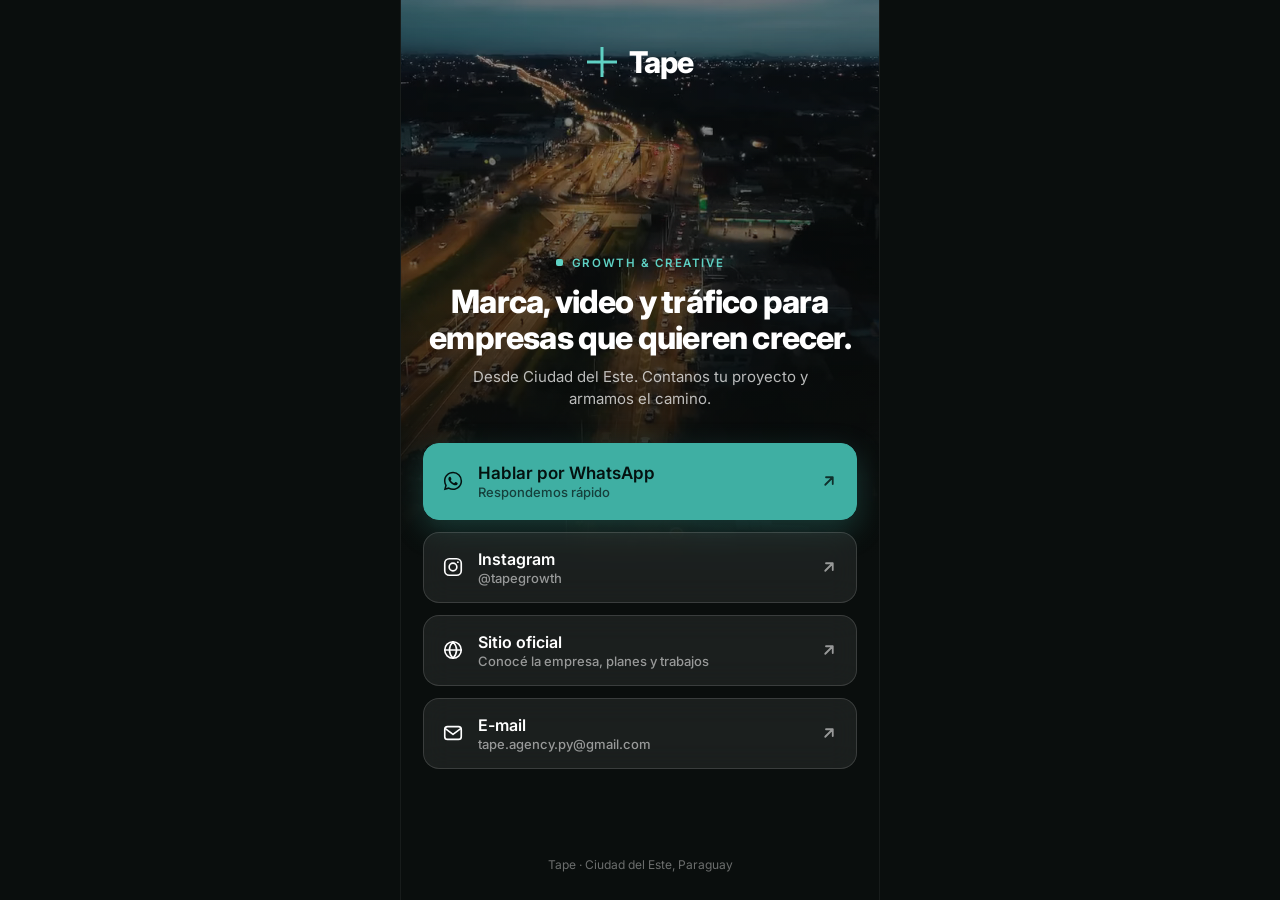
==== bio/index.html @ 0029dad6 "Pagina de bio para perfil e anuncios Co-Authored-By: Claude Sonnet 5.5 <noreply@anthropic.com> Claud" ====
<!DOCTYPE html>
<html lang="es-PY">
<head>
<meta charset="utf-8">
<meta name="viewport" content="width=device-width, initial-scale=1, viewport-fit=cover">
<title>Tape | Growth & Creative</title>
<meta name="description" content="Tape: branding, video y tráfico pago en Ciudad del Este. Hablá con nosotros por WhatsApp.">
<meta property="og:title" content="Tape | Growth & Creative">
<meta property="og:description" content="Branding, video y tráfico pago en Ciudad del Este.">
<meta property="og:image" content="https://tapegrowth.agency/media/drone.jpg">
<meta name="theme-color" content="#0a0e0d">
<link rel="preconnect" href="https://fonts.googleapis.com">
<link href="https://fonts.googleapis.com/css2?family=Inter:wght@400;500;600;700;800&display=swap" rel="stylesheet">
<style>
  :root{--ink:#0a0e0d;--teal:#3FAFA3;--teal-b:#5FD1C4;}
  *{box-sizing:border-box;margin:0;padding:0}
  html{-webkit-text-size-adjust:100%}
  body{font-family:'Inter',system-ui,sans-serif;background:var(--ink);color:#fff;min-height:100vh;min-height:100dvh;-webkit-font-smoothing:antialiased}
  .wrap{position:relative;max-width:480px;margin:0 auto;min-height:100vh;min-height:100dvh;display:flex;flex-direction:column;overflow:hidden}
  .cover{position:absolute;inset:0 0 auto 0;height:62vh;min-height:380px;z-index:0;background:#0a0e0d url(../media/drone.jpg) center/cover}
  .cover video{position:absolute;inset:0;width:100%;height:100%;object-fit:cover;opacity:.85}
  .cover:after{content:"";position:absolute;inset:0;background:linear-gradient(180deg,rgba(10,14,13,.35) 0%,rgba(10,14,13,.55) 45%,var(--ink) 100%)}
  .content{position:relative;z-index:1;flex:1;display:flex;flex-direction:column;padding:calc(env(safe-area-inset-top) + 44px) 22px calc(env(safe-area-inset-bottom) + 28px)}
  .logo{display:flex;align-items:center;justify-content:center;gap:12px}
  .mark{position:relative;width:30px;height:30px}
  .mark:before,.mark:after{content:"";position:absolute;background:var(--teal-b)}
  .mark:before{left:50%;top:0;width:3px;height:100%;transform:translateX(-50%)}
  .mark:after{top:50%;left:0;height:3px;width:100%;transform:translateY(-50%)}
  .logo b{font-size:30px;font-weight:800;letter-spacing:-.03em}
  .hero{margin:min(24vh,170px) 0 26px;text-align:center}
  .tag{font-size:11.5px;font-weight:600;letter-spacing:.14em;text-transform:uppercase;color:var(--teal-b);display:inline-flex;align-items:center;gap:9px}
  .tag i{width:7px;height:7px;border-radius:2px;background:var(--teal-b)}
  h1{font-size:clamp(26px,7.6vw,32px);line-height:1.12;font-weight:800;letter-spacing:-.025em;margin:14px 0 10px}
  .sub{font-size:15px;line-height:1.5;color:rgba(255,255,255,.72);max-width:340px;margin:0 auto}
  .links{display:flex;flex-direction:column;gap:12px;margin-top:6px}
  .lk{display:flex;align-items:center;gap:14px;padding:16px 18px;border-radius:16px;text-decoration:none;color:#fff;font-weight:600;font-size:16px;background:rgba(255,255,255,.07);border:1px solid rgba(255,255,255,.14);-webkit-backdrop-filter:blur(14px);backdrop-filter:blur(14px);transition:transform .15s ease,background .2s ease}
  .lk:active{transform:scale(.985)}
  .lk svg{flex:0 0 22px;width:22px;height:22px}
  .lk span{flex:1}
  .lk em{font-style:normal;font-size:13px;font-weight:500;color:rgba(255,255,255,.55);display:block;margin-top:1px}
  .lk .go{flex:0 0 18px;width:18px;height:18px;opacity:.55}
  .lk.main{background:var(--teal);border-color:var(--teal);color:#04110f;padding:19px 18px;font-size:17px;box-shadow:0 10px 30px rgba(63,175,163,.28)}
  .lk.main em{color:rgba(4,17,15,.7)}
  .lk.main .go{opacity:.8}
  .foot{margin-top:auto;padding-top:30px;text-align:center;font-size:12px;color:rgba(255,255,255,.4)}
  .rise{opacity:0;transform:translateY(14px);animation:rise .6s cubic-bezier(.2,.7,.2,1) forwards}
  @keyframes rise{to{opacity:1;transform:none}}
  @media (hover:hover){.lk:hover{background:rgba(255,255,255,.12)}.lk.main:hover{background:var(--teal-b)}}
  @media (prefers-reduced-motion:reduce){.rise{animation:none;opacity:1;transform:none}}
  @media (min-width:520px){.wrap{border-left:1px solid rgba(255,255,255,.06);border-right:1px solid rgba(255,255,255,.06)}}
</style>
</head>
<body>
<div class="wrap">
  <div class="cover"><video autoplay muted loop playsinline preload="auto" poster="../media/drone.jpg"><source src="../media/drone.mp4" type="video/mp4"><source src="../media/drone.webm" type="video/webm"></video></div>
  <div class="content">
    <div class="logo rise"><span class="mark"></span><b>Tape</b></div>
    <div class="hero rise" style="animation-delay:.08s">
      <span class="tag"><i></i>Growth &amp; Creative</span>
      <h1>Marca, video y tráfico para empresas que quieren crecer.</h1>
      <p class="sub">Desde Ciudad del Este. Contanos tu proyecto y armamos el camino.</p>
    </div>
    <nav class="links">
      <a class="lk main rise" style="animation-delay:.16s" href="https://wa.me/595992149352?text=Hola%2C%20vi%20Tape%20y%20quiero%20saber%20m%C3%A1s." target="_blank" rel="noopener">
        <svg viewBox="0 0 24 24" fill="currentColor"><path d="M12.04 2C6.58 2 2.13 6.45 2.13 11.91c0 1.75.46 3.45 1.32 4.95L2.05 22l5.25-1.38a9.9 9.9 0 0 0 4.74 1.21h.01c5.46 0 9.91-4.45 9.91-9.91A9.84 9.84 0 0 0 12.04 2Zm0 18.15h-.01a8.2 8.2 0 0 1-4.18-1.15l-.3-.18-3.12.82.83-3.04-.2-.31a8.2 8.2 0 0 1-1.26-4.38c0-4.54 3.7-8.24 8.25-8.24a8.2 8.2 0 0 1 8.23 8.25c0 4.54-3.7 8.23-8.24 8.23Zm4.52-6.16c-.25-.12-1.47-.72-1.69-.8-.23-.09-.39-.12-.56.12-.16.25-.64.8-.78.97-.14.16-.29.19-.54.06-.25-.12-1.05-.39-2-1.23-.74-.66-1.23-1.47-1.38-1.72-.14-.25-.02-.38.11-.5.11-.11.25-.29.37-.43.12-.15.16-.25.25-.41.08-.17.04-.31-.02-.43-.06-.12-.56-1.34-.76-1.84-.2-.48-.4-.42-.56-.43h-.48c-.17 0-.43.06-.66.31-.22.25-.86.85-.86 2.07 0 1.22.89 2.4 1.01 2.56.12.17 1.75 2.67 4.23 3.74.59.26 1.05.41 1.41.52.59.19 1.13.16 1.56.1.48-.07 1.47-.6 1.67-1.18.21-.58.21-1.07.14-1.18-.06-.1-.22-.16-.47-.28Z"/></svg>
        <span>Hablar por WhatsApp<em>Respondemos rápido</em></span>
        <svg class="go" viewBox="0 0 24 24" fill="none" stroke="currentColor" stroke-width="2.4" stroke-linecap="round" stroke-linejoin="round"><path d="M7 17 17 7M8 7h9v9"/></svg>
      </a>
      <a class="lk rise" style="animation-delay:.22s" href="https://instagram.com/tapegrowth" target="_blank" rel="noopener">
        <svg viewBox="0 0 24 24" fill="none" stroke="currentColor" stroke-width="1.8" stroke-linecap="round" stroke-linejoin="round"><rect x="3" y="3" width="18" height="18" rx="5"/><circle cx="12" cy="12" r="4.2"/><circle cx="17.3" cy="6.7" r="1" fill="currentColor" stroke="none"/></svg>
        <span>Instagram<em>@tapegrowth</em></span>
        <svg class="go" viewBox="0 0 24 24" fill="none" stroke="currentColor" stroke-width="2.4" stroke-linecap="round" stroke-linejoin="round"><path d="M7 17 17 7M8 7h9v9"/></svg>
      </a>
      <a class="lk rise" style="animation-delay:.28s" href="https://tapegrowth.agency" target="_blank" rel="noopener">
        <svg viewBox="0 0 24 24" fill="none" stroke="currentColor" stroke-width="1.8" stroke-linecap="round" stroke-linejoin="round"><circle cx="12" cy="12" r="9"/><path d="M3 12h18M12 3c2.6 2.7 3.9 5.7 3.9 9s-1.3 6.3-3.9 9c-2.6-2.7-3.9-5.7-3.9-9S9.4 5.7 12 3Z"/></svg>
        <span>Sitio oficial<em>Conocé la empresa, planes y trabajos</em></span>
        <svg class="go" viewBox="0 0 24 24" fill="none" stroke="currentColor" stroke-width="2.4" stroke-linecap="round" stroke-linejoin="round"><path d="M7 17 17 7M8 7h9v9"/></svg>
      </a>
      <a class="lk rise" style="animation-delay:.34s" href="mailto:tape.agency.py@gmail.com">
        <svg viewBox="0 0 24 24" fill="none" stroke="currentColor" stroke-width="1.8" stroke-linecap="round" stroke-linejoin="round"><rect x="3" y="5" width="18" height="14" rx="3"/><path d="m4 7.5 8 6 8-6"/></svg>
        <span>E-mail<em>tape.agency.py@gmail.com</em></span>
        <svg class="go" viewBox="0 0 24 24" fill="none" stroke="currentColor" stroke-width="2.4" stroke-linecap="round" stroke-linejoin="round"><path d="M7 17 17 7M8 7h9v9"/></svg>
      </a>
    </nav>
    <div class="foot rise" style="animation-delay:.4s">Tape · Ciudad del Este, Paraguay</div>
  </div>
</div>
</body>
</html>
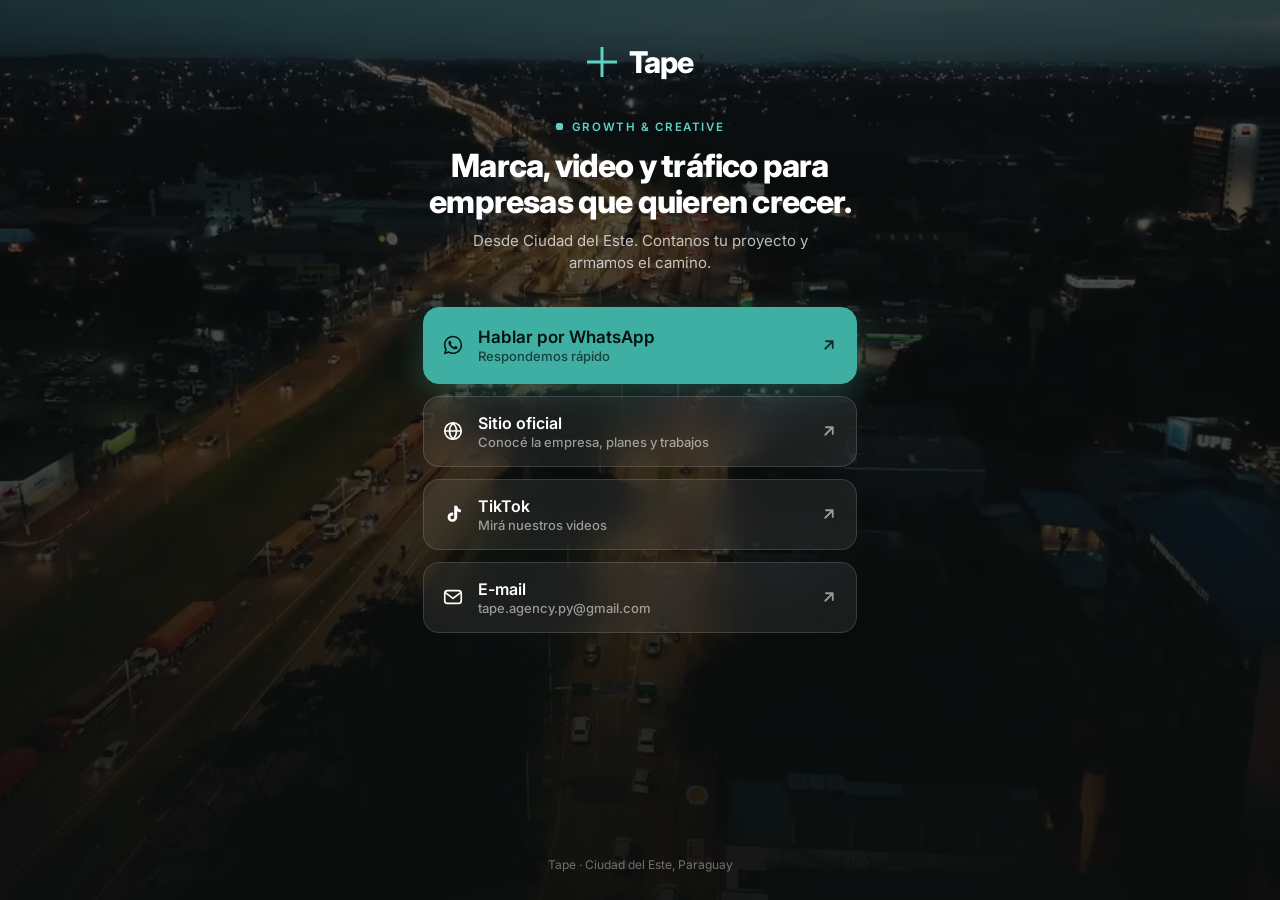
==== commit 07b41773: "Bio: sem Instagram, TikTok, fundo estatico, conteudo no topo Co-Authored-By: Claude Sonnet 5.5 <nore" ====
--- a/bio/index.html
+++ b/bio/index.html
@@ -16,10 +16,11 @@
   *{box-sizing:border-box;margin:0;padding:0}
   html{-webkit-text-size-adjust:100%}
   body{font-family:'Inter',system-ui,sans-serif;background:var(--ink);color:#fff;min-height:100vh;min-height:100dvh;-webkit-font-smoothing:antialiased}
-  .wrap{position:relative;max-width:480px;margin:0 auto;min-height:100vh;min-height:100dvh;display:flex;flex-direction:column;overflow:hidden}
-  .cover{position:absolute;inset:0 0 auto 0;height:62vh;min-height:380px;z-index:0;background:#0a0e0d url(../media/drone.jpg) center/cover}
-  .cover video{position:absolute;inset:0;width:100%;height:100%;object-fit:cover;opacity:.85}
-  .cover:after{content:"";position:absolute;inset:0;background:linear-gradient(180deg,rgba(10,14,13,.35) 0%,rgba(10,14,13,.55) 45%,var(--ink) 100%)}
+  .wrap{position:relative;max-width:480px;margin:0 auto;min-height:100vh;min-height:100dvh;display:flex;flex-direction:column}
+  .cover{position:fixed;inset:0;z-index:0;overflow:hidden;background:#0a0e0d}
+  .cover i{position:absolute;inset:-4%;background:url(../media/drone.jpg) center/cover;animation:pan 26s ease-in-out infinite alternate;opacity:.8}
+  .cover:after{content:"";position:absolute;inset:0;background:linear-gradient(180deg,rgba(10,14,13,.55) 0%,rgba(10,14,13,.7) 50%,rgba(10,14,13,.92) 100%)}
+  @keyframes pan{from{transform:scale(1) translateY(0)}to{transform:scale(1.08) translateY(-1.5%)}}
   .content{position:relative;z-index:1;flex:1;display:flex;flex-direction:column;padding:calc(env(safe-area-inset-top) + 44px) 22px calc(env(safe-area-inset-bottom) + 28px)}
   .logo{display:flex;align-items:center;justify-content:center;gap:12px}
   .mark{position:relative;width:30px;height:30px}
@@ -27,7 +28,7 @@
   .mark:before{left:50%;top:0;width:3px;height:100%;transform:translateX(-50%)}
   .mark:after{top:50%;left:0;height:3px;width:100%;transform:translateY(-50%)}
   .logo b{font-size:30px;font-weight:800;letter-spacing:-.03em}
-  .hero{margin:min(24vh,170px) 0 26px;text-align:center}
+  .hero{margin:34px 0 26px;text-align:center}
   .tag{font-size:11.5px;font-weight:600;letter-spacing:.14em;text-transform:uppercase;color:var(--teal-b);display:inline-flex;align-items:center;gap:9px}
   .tag i{width:7px;height:7px;border-radius:2px;background:var(--teal-b)}
   h1{font-size:clamp(26px,7.6vw,32px);line-height:1.12;font-weight:800;letter-spacing:-.025em;margin:14px 0 10px}
@@ -46,13 +47,13 @@
   .rise{opacity:0;transform:translateY(14px);animation:rise .6s cubic-bezier(.2,.7,.2,1) forwards}
   @keyframes rise{to{opacity:1;transform:none}}
   @media (hover:hover){.lk:hover{background:rgba(255,255,255,.12)}.lk.main:hover{background:var(--teal-b)}}
-  @media (prefers-reduced-motion:reduce){.rise{animation:none;opacity:1;transform:none}}
+  @media (prefers-reduced-motion:reduce){.rise{animation:none;opacity:1;transform:none}.cover i{animation:none}}
   @media (min-width:520px){.wrap{border-left:1px solid rgba(255,255,255,.06);border-right:1px solid rgba(255,255,255,.06)}}
 </style>
 </head>
 <body>
 <div class="wrap">
-  <div class="cover"><video autoplay muted loop playsinline preload="auto" poster="../media/drone.jpg"><source src="../media/drone.mp4" type="video/mp4"><source src="../media/drone.webm" type="video/webm"></video></div>
+  <div class="cover"><i></i></div>
   <div class="content">
     <div class="logo rise"><span class="mark"></span><b>Tape</b></div>
     <div class="hero rise" style="animation-delay:.08s">
@@ -66,14 +67,14 @@
         <span>Hablar por WhatsApp<em>Respondemos rápido</em></span>
         <svg class="go" viewBox="0 0 24 24" fill="none" stroke="currentColor" stroke-width="2.4" stroke-linecap="round" stroke-linejoin="round"><path d="M7 17 17 7M8 7h9v9"/></svg>
       </a>
-      <a class="lk rise" style="animation-delay:.22s" href="https://instagram.com/tapegrowth" target="_blank" rel="noopener">
-        <svg viewBox="0 0 24 24" fill="none" stroke="currentColor" stroke-width="1.8" stroke-linecap="round" stroke-linejoin="round"><rect x="3" y="3" width="18" height="18" rx="5"/><circle cx="12" cy="12" r="4.2"/><circle cx="17.3" cy="6.7" r="1" fill="currentColor" stroke="none"/></svg>
-        <span>Instagram<em>@tapegrowth</em></span>
-        <svg class="go" viewBox="0 0 24 24" fill="none" stroke="currentColor" stroke-width="2.4" stroke-linecap="round" stroke-linejoin="round"><path d="M7 17 17 7M8 7h9v9"/></svg>
-      </a>
       <a class="lk rise" style="animation-delay:.28s" href="https://tapegrowth.agency" target="_blank" rel="noopener">
         <svg viewBox="0 0 24 24" fill="none" stroke="currentColor" stroke-width="1.8" stroke-linecap="round" stroke-linejoin="round"><circle cx="12" cy="12" r="9"/><path d="M3 12h18M12 3c2.6 2.7 3.9 5.7 3.9 9s-1.3 6.3-3.9 9c-2.6-2.7-3.9-5.7-3.9-9S9.4 5.7 12 3Z"/></svg>
         <span>Sitio oficial<em>Conocé la empresa, planes y trabajos</em></span>
+        <svg class="go" viewBox="0 0 24 24" fill="none" stroke="currentColor" stroke-width="2.4" stroke-linecap="round" stroke-linejoin="round"><path d="M7 17 17 7M8 7h9v9"/></svg>
+      </a>
+      <a class="lk rise" style="animation-delay:.28s" href="https://www.tiktok.com/@tapegrowth" target="_blank" rel="noopener">
+        <svg viewBox="0 0 24 24" fill="currentColor"><path d="M16.6 3c.3 2.4 1.7 3.9 4 4.1v3.1c-1.4.1-2.7-.3-4-1.1v5.9c0 3.8-3.1 6-6.1 5.5-2.6-.4-4.5-2.6-4.4-5.3.1-3.3 3.1-5.3 6.2-4.7v3.3c-1.4-.5-3.1.3-3.1 1.9 0 1.2 1 2.1 2.2 2 1.3-.1 1.9-.9 1.9-2.2V3h3.3Z"/></svg>
+        <span>TikTok<em>Mirá nuestros videos</em></span>
         <svg class="go" viewBox="0 0 24 24" fill="none" stroke="currentColor" stroke-width="2.4" stroke-linecap="round" stroke-linejoin="round"><path d="M7 17 17 7M8 7h9v9"/></svg>
       </a>
       <a class="lk rise" style="animation-delay:.34s" href="mailto:tape.agency.py@gmail.com">
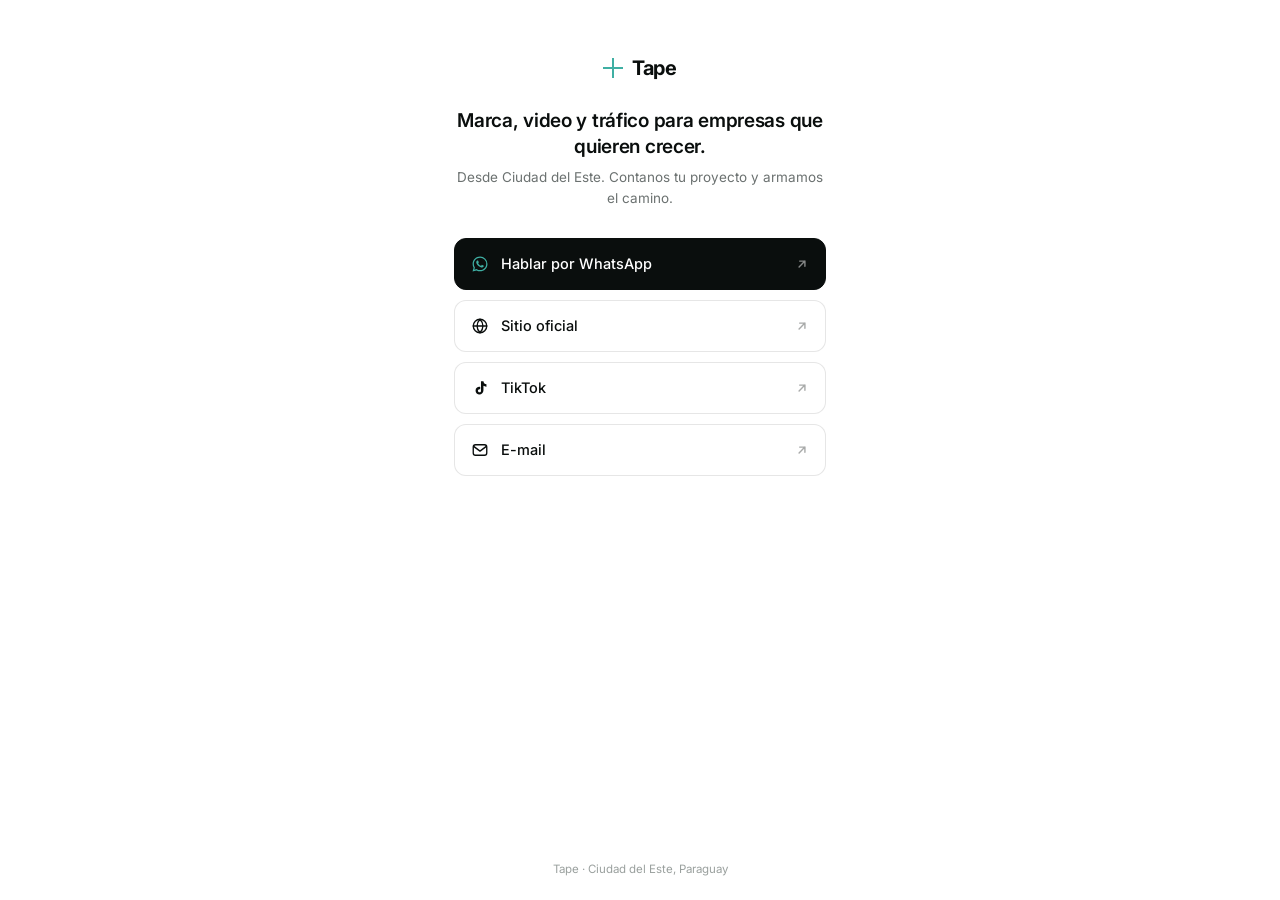
==== commit ed5d605c: "Bio minimalista em fundo branco Co-Authored-By: Claude Sonnet 5.5 <noreply@anthropic.com> Claude-Ses" ====
--- a/bio/index.html
+++ b/bio/index.html
@@ -8,83 +8,70 @@
 <meta property="og:title" content="Tape | Growth & Creative">
 <meta property="og:description" content="Branding, video y tráfico pago en Ciudad del Este.">
 <meta property="og:image" content="https://tapegrowth.agency/media/drone.jpg">
-<meta name="theme-color" content="#0a0e0d">
+<meta name="theme-color" content="#ffffff">
 <link rel="preconnect" href="https://fonts.googleapis.com">
 <link href="https://fonts.googleapis.com/css2?family=Inter:wght@400;500;600;700;800&display=swap" rel="stylesheet">
 <style>
-  :root{--ink:#0a0e0d;--teal:#3FAFA3;--teal-b:#5FD1C4;}
+  :root{--ink:#0a0e0d;--muted:#6b7170;--line:rgba(10,14,13,.1);--teal:#3FAFA3;--teal-d:#23857a}
   *{box-sizing:border-box;margin:0;padding:0}
   html{-webkit-text-size-adjust:100%}
-  body{font-family:'Inter',system-ui,sans-serif;background:var(--ink);color:#fff;min-height:100vh;min-height:100dvh;-webkit-font-smoothing:antialiased}
-  .wrap{position:relative;max-width:480px;margin:0 auto;min-height:100vh;min-height:100dvh;display:flex;flex-direction:column}
-  .cover{position:fixed;inset:0;z-index:0;overflow:hidden;background:#0a0e0d}
-  .cover i{position:absolute;inset:-4%;background:url(../media/drone.jpg) center/cover;animation:pan 26s ease-in-out infinite alternate;opacity:.8}
-  .cover:after{content:"";position:absolute;inset:0;background:linear-gradient(180deg,rgba(10,14,13,.55) 0%,rgba(10,14,13,.7) 50%,rgba(10,14,13,.92) 100%)}
-  @keyframes pan{from{transform:scale(1) translateY(0)}to{transform:scale(1.08) translateY(-1.5%)}}
-  .content{position:relative;z-index:1;flex:1;display:flex;flex-direction:column;padding:calc(env(safe-area-inset-top) + 44px) 22px calc(env(safe-area-inset-bottom) + 28px)}
-  .logo{display:flex;align-items:center;justify-content:center;gap:12px}
-  .mark{position:relative;width:30px;height:30px}
-  .mark:before,.mark:after{content:"";position:absolute;background:var(--teal-b)}
-  .mark:before{left:50%;top:0;width:3px;height:100%;transform:translateX(-50%)}
-  .mark:after{top:50%;left:0;height:3px;width:100%;transform:translateY(-50%)}
-  .logo b{font-size:30px;font-weight:800;letter-spacing:-.03em}
-  .hero{margin:34px 0 26px;text-align:center}
-  .tag{font-size:11.5px;font-weight:600;letter-spacing:.14em;text-transform:uppercase;color:var(--teal-b);display:inline-flex;align-items:center;gap:9px}
-  .tag i{width:7px;height:7px;border-radius:2px;background:var(--teal-b)}
-  h1{font-size:clamp(26px,7.6vw,32px);line-height:1.12;font-weight:800;letter-spacing:-.025em;margin:14px 0 10px}
-  .sub{font-size:15px;line-height:1.5;color:rgba(255,255,255,.72);max-width:340px;margin:0 auto}
-  .links{display:flex;flex-direction:column;gap:12px;margin-top:6px}
-  .lk{display:flex;align-items:center;gap:14px;padding:16px 18px;border-radius:16px;text-decoration:none;color:#fff;font-weight:600;font-size:16px;background:rgba(255,255,255,.07);border:1px solid rgba(255,255,255,.14);-webkit-backdrop-filter:blur(14px);backdrop-filter:blur(14px);transition:transform .15s ease,background .2s ease}
-  .lk:active{transform:scale(.985)}
-  .lk svg{flex:0 0 22px;width:22px;height:22px}
+  body{font-family:'Inter',system-ui,sans-serif;background:#fff;color:var(--ink);min-height:100vh;min-height:100dvh;-webkit-font-smoothing:antialiased}
+  .wrap{max-width:420px;margin:0 auto;min-height:100vh;min-height:100dvh;display:flex;flex-direction:column;padding:calc(env(safe-area-inset-top) + 56px) 24px calc(env(safe-area-inset-bottom) + 24px)}
+  .logo{display:flex;align-items:center;justify-content:center;gap:9px}
+  .mark{position:relative;width:20px;height:20px}
+  .mark:before,.mark:after{content:"";position:absolute;background:var(--teal)}
+  .mark:before{left:50%;top:0;width:2px;height:100%;transform:translateX(-50%)}
+  .mark:after{top:50%;left:0;height:2px;width:100%;transform:translateY(-50%)}
+  .logo b{font-size:20px;font-weight:700;letter-spacing:-.02em}
+  .hero{margin:28px 0 30px;text-align:center}
+  h1{font-size:19px;line-height:1.35;font-weight:600;letter-spacing:-.015em}
+  .sub{font-size:13.5px;line-height:1.5;color:var(--muted);margin-top:8px}
+  .links{display:flex;flex-direction:column;gap:10px}
+  .lk{display:flex;align-items:center;gap:12px;height:52px;padding:0 16px;border-radius:12px;text-decoration:none;color:var(--ink);font-weight:500;font-size:14.5px;background:#fff;border:1px solid var(--line);transition:border-color .2s,background .2s,transform .15s}
+  .lk:active{transform:scale(.99)}
+  .lk svg{flex:0 0 18px;width:18px;height:18px}
   .lk span{flex:1}
-  .lk em{font-style:normal;font-size:13px;font-weight:500;color:rgba(255,255,255,.55);display:block;margin-top:1px}
-  .lk .go{flex:0 0 18px;width:18px;height:18px;opacity:.55}
-  .lk.main{background:var(--teal);border-color:var(--teal);color:#04110f;padding:19px 18px;font-size:17px;box-shadow:0 10px 30px rgba(63,175,163,.28)}
-  .lk.main em{color:rgba(4,17,15,.7)}
-  .lk.main .go{opacity:.8}
-  .foot{margin-top:auto;padding-top:30px;text-align:center;font-size:12px;color:rgba(255,255,255,.4)}
-  .rise{opacity:0;transform:translateY(14px);animation:rise .6s cubic-bezier(.2,.7,.2,1) forwards}
+  .lk .go{flex:0 0 14px;width:14px;height:14px;opacity:.35}
+  .lk.main{background:var(--ink);border-color:var(--ink);color:#fff}
+  .lk.main svg:first-child{color:var(--teal)}
+  .lk.main .go{opacity:.5}
+  @media (hover:hover){.lk:hover{border-color:rgba(10,14,13,.28)}.lk.main:hover{background:#1b2321}}
+  .foot{margin-top:auto;padding-top:36px;text-align:center;font-size:11.5px;color:#9aa09e}
+  .rise{opacity:0;transform:translateY(8px);animation:rise .5s ease forwards}
   @keyframes rise{to{opacity:1;transform:none}}
-  @media (hover:hover){.lk:hover{background:rgba(255,255,255,.12)}.lk.main:hover{background:var(--teal-b)}}
-  @media (prefers-reduced-motion:reduce){.rise{animation:none;opacity:1;transform:none}.cover i{animation:none}}
-  @media (min-width:520px){.wrap{border-left:1px solid rgba(255,255,255,.06);border-right:1px solid rgba(255,255,255,.06)}}
+  @media (prefers-reduced-motion:reduce){.rise{animation:none;opacity:1;transform:none}}
 </style>
 </head>
 <body>
 <div class="wrap">
-  <div class="cover"><i></i></div>
-  <div class="content">
-    <div class="logo rise"><span class="mark"></span><b>Tape</b></div>
+      <div class="logo rise"><span class="mark"></span><b>Tape</b></div>
     <div class="hero rise" style="animation-delay:.08s">
-      <span class="tag"><i></i>Growth &amp; Creative</span>
       <h1>Marca, video y tráfico para empresas que quieren crecer.</h1>
       <p class="sub">Desde Ciudad del Este. Contanos tu proyecto y armamos el camino.</p>
     </div>
     <nav class="links">
       <a class="lk main rise" style="animation-delay:.16s" href="https://wa.me/595992149352?text=Hola%2C%20vi%20Tape%20y%20quiero%20saber%20m%C3%A1s." target="_blank" rel="noopener">
         <svg viewBox="0 0 24 24" fill="currentColor"><path d="M12.04 2C6.58 2 2.13 6.45 2.13 11.91c0 1.75.46 3.45 1.32 4.95L2.05 22l5.25-1.38a9.9 9.9 0 0 0 4.74 1.21h.01c5.46 0 9.91-4.45 9.91-9.91A9.84 9.84 0 0 0 12.04 2Zm0 18.15h-.01a8.2 8.2 0 0 1-4.18-1.15l-.3-.18-3.12.82.83-3.04-.2-.31a8.2 8.2 0 0 1-1.26-4.38c0-4.54 3.7-8.24 8.25-8.24a8.2 8.2 0 0 1 8.23 8.25c0 4.54-3.7 8.23-8.24 8.23Zm4.52-6.16c-.25-.12-1.47-.72-1.69-.8-.23-.09-.39-.12-.56.12-.16.25-.64.8-.78.97-.14.16-.29.19-.54.06-.25-.12-1.05-.39-2-1.23-.74-.66-1.23-1.47-1.38-1.72-.14-.25-.02-.38.11-.5.11-.11.25-.29.37-.43.12-.15.16-.25.25-.41.08-.17.04-.31-.02-.43-.06-.12-.56-1.34-.76-1.84-.2-.48-.4-.42-.56-.43h-.48c-.17 0-.43.06-.66.31-.22.25-.86.85-.86 2.07 0 1.22.89 2.4 1.01 2.56.12.17 1.75 2.67 4.23 3.74.59.26 1.05.41 1.41.52.59.19 1.13.16 1.56.1.48-.07 1.47-.6 1.67-1.18.21-.58.21-1.07.14-1.18-.06-.1-.22-.16-.47-.28Z"/></svg>
-        <span>Hablar por WhatsApp<em>Respondemos rápido</em></span>
+        <span>Hablar por WhatsApp</span>
         <svg class="go" viewBox="0 0 24 24" fill="none" stroke="currentColor" stroke-width="2.4" stroke-linecap="round" stroke-linejoin="round"><path d="M7 17 17 7M8 7h9v9"/></svg>
       </a>
       <a class="lk rise" style="animation-delay:.28s" href="https://tapegrowth.agency" target="_blank" rel="noopener">
         <svg viewBox="0 0 24 24" fill="none" stroke="currentColor" stroke-width="1.8" stroke-linecap="round" stroke-linejoin="round"><circle cx="12" cy="12" r="9"/><path d="M3 12h18M12 3c2.6 2.7 3.9 5.7 3.9 9s-1.3 6.3-3.9 9c-2.6-2.7-3.9-5.7-3.9-9S9.4 5.7 12 3Z"/></svg>
-        <span>Sitio oficial<em>Conocé la empresa, planes y trabajos</em></span>
+        <span>Sitio oficial</span>
         <svg class="go" viewBox="0 0 24 24" fill="none" stroke="currentColor" stroke-width="2.4" stroke-linecap="round" stroke-linejoin="round"><path d="M7 17 17 7M8 7h9v9"/></svg>
       </a>
       <a class="lk rise" style="animation-delay:.28s" href="https://www.tiktok.com/@tapegrowth" target="_blank" rel="noopener">
         <svg viewBox="0 0 24 24" fill="currentColor"><path d="M16.6 3c.3 2.4 1.7 3.9 4 4.1v3.1c-1.4.1-2.7-.3-4-1.1v5.9c0 3.8-3.1 6-6.1 5.5-2.6-.4-4.5-2.6-4.4-5.3.1-3.3 3.1-5.3 6.2-4.7v3.3c-1.4-.5-3.1.3-3.1 1.9 0 1.2 1 2.1 2.2 2 1.3-.1 1.9-.9 1.9-2.2V3h3.3Z"/></svg>
-        <span>TikTok<em>Mirá nuestros videos</em></span>
+        <span>TikTok</span>
         <svg class="go" viewBox="0 0 24 24" fill="none" stroke="currentColor" stroke-width="2.4" stroke-linecap="round" stroke-linejoin="round"><path d="M7 17 17 7M8 7h9v9"/></svg>
       </a>
       <a class="lk rise" style="animation-delay:.34s" href="mailto:tape.agency.py@gmail.com">
         <svg viewBox="0 0 24 24" fill="none" stroke="currentColor" stroke-width="1.8" stroke-linecap="round" stroke-linejoin="round"><rect x="3" y="5" width="18" height="14" rx="3"/><path d="m4 7.5 8 6 8-6"/></svg>
-        <span>E-mail<em>tape.agency.py@gmail.com</em></span>
+        <span>E-mail</span>
         <svg class="go" viewBox="0 0 24 24" fill="none" stroke="currentColor" stroke-width="2.4" stroke-linecap="round" stroke-linejoin="round"><path d="M7 17 17 7M8 7h9v9"/></svg>
       </a>
     </nav>
     <div class="foot rise" style="animation-delay:.4s">Tape · Ciudad del Este, Paraguay</div>
-  </div>
 </div>
 </body>
 </html>
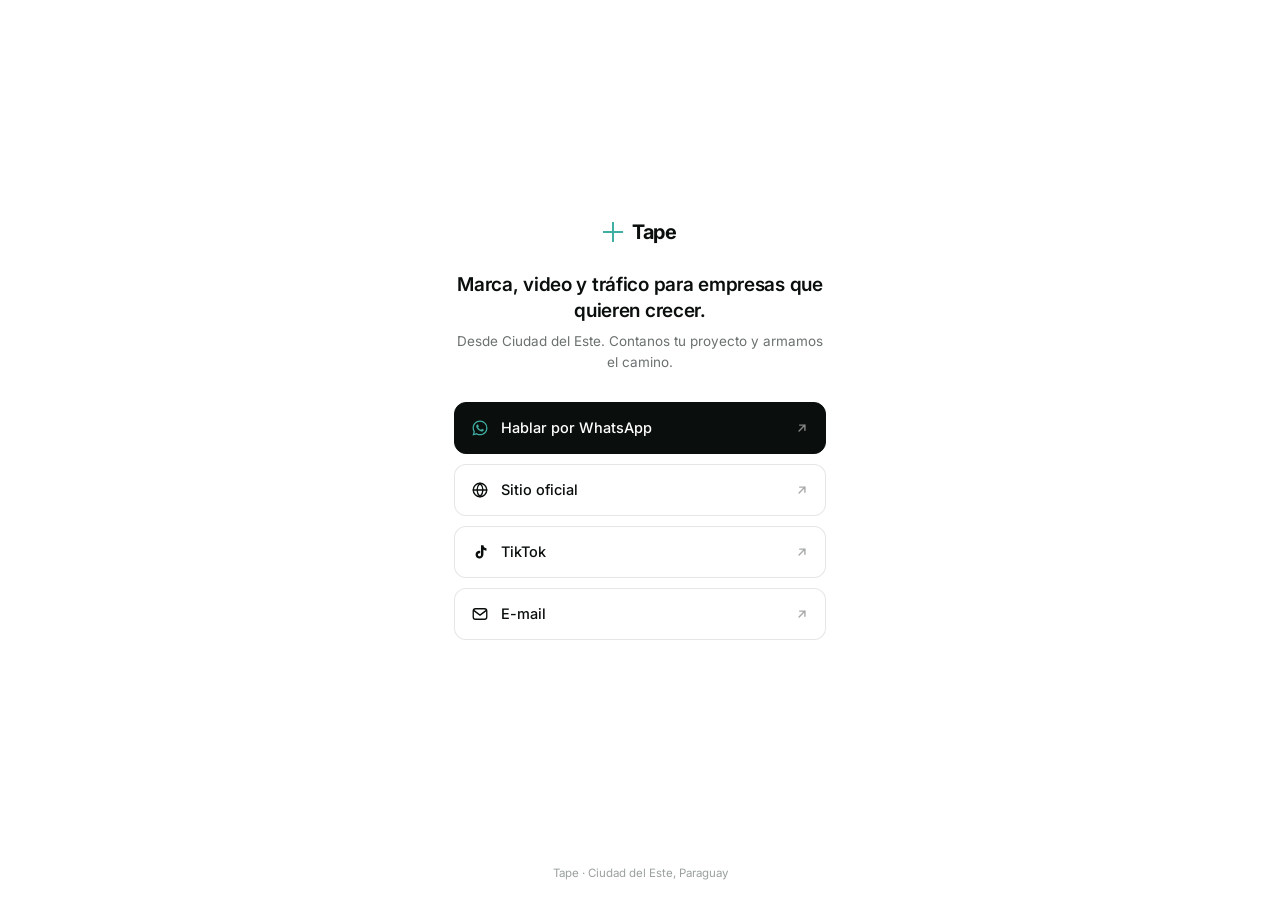
==== commit cc0e0780: "Bio centralizada na vertical Co-Authored-By: Claude Sonnet 5.5 <noreply@anthropic.com> Claude-Sessio" ====
--- a/bio/index.html
+++ b/bio/index.html
@@ -16,7 +16,7 @@
   *{box-sizing:border-box;margin:0;padding:0}
   html{-webkit-text-size-adjust:100%}
   body{font-family:'Inter',system-ui,sans-serif;background:#fff;color:var(--ink);min-height:100vh;min-height:100dvh;-webkit-font-smoothing:antialiased}
-  .wrap{max-width:420px;margin:0 auto;min-height:100vh;min-height:100dvh;display:flex;flex-direction:column;padding:calc(env(safe-area-inset-top) + 56px) 24px calc(env(safe-area-inset-bottom) + 24px)}
+  .wrap{max-width:420px;margin:0 auto;min-height:100vh;min-height:100dvh;display:flex;flex-direction:column;justify-content:center;padding:32px 24px 72px}
   .logo{display:flex;align-items:center;justify-content:center;gap:9px}
   .mark{position:relative;width:20px;height:20px}
   .mark:before,.mark:after{content:"";position:absolute;background:var(--teal)}
@@ -36,7 +36,7 @@
   .lk.main svg:first-child{color:var(--teal)}
   .lk.main .go{opacity:.5}
   @media (hover:hover){.lk:hover{border-color:rgba(10,14,13,.28)}.lk.main:hover{background:#1b2321}}
-  .foot{margin-top:auto;padding-top:36px;text-align:center;font-size:11.5px;color:#9aa09e}
+  .foot{position:fixed;left:0;right:0;bottom:calc(env(safe-area-inset-bottom) + 20px);text-align:center;font-size:11.5px;color:#9aa09e}
   .rise{opacity:0;transform:translateY(8px);animation:rise .5s ease forwards}
   @keyframes rise{to{opacity:1;transform:none}}
   @media (prefers-reduced-motion:reduce){.rise{animation:none;opacity:1;transform:none}}
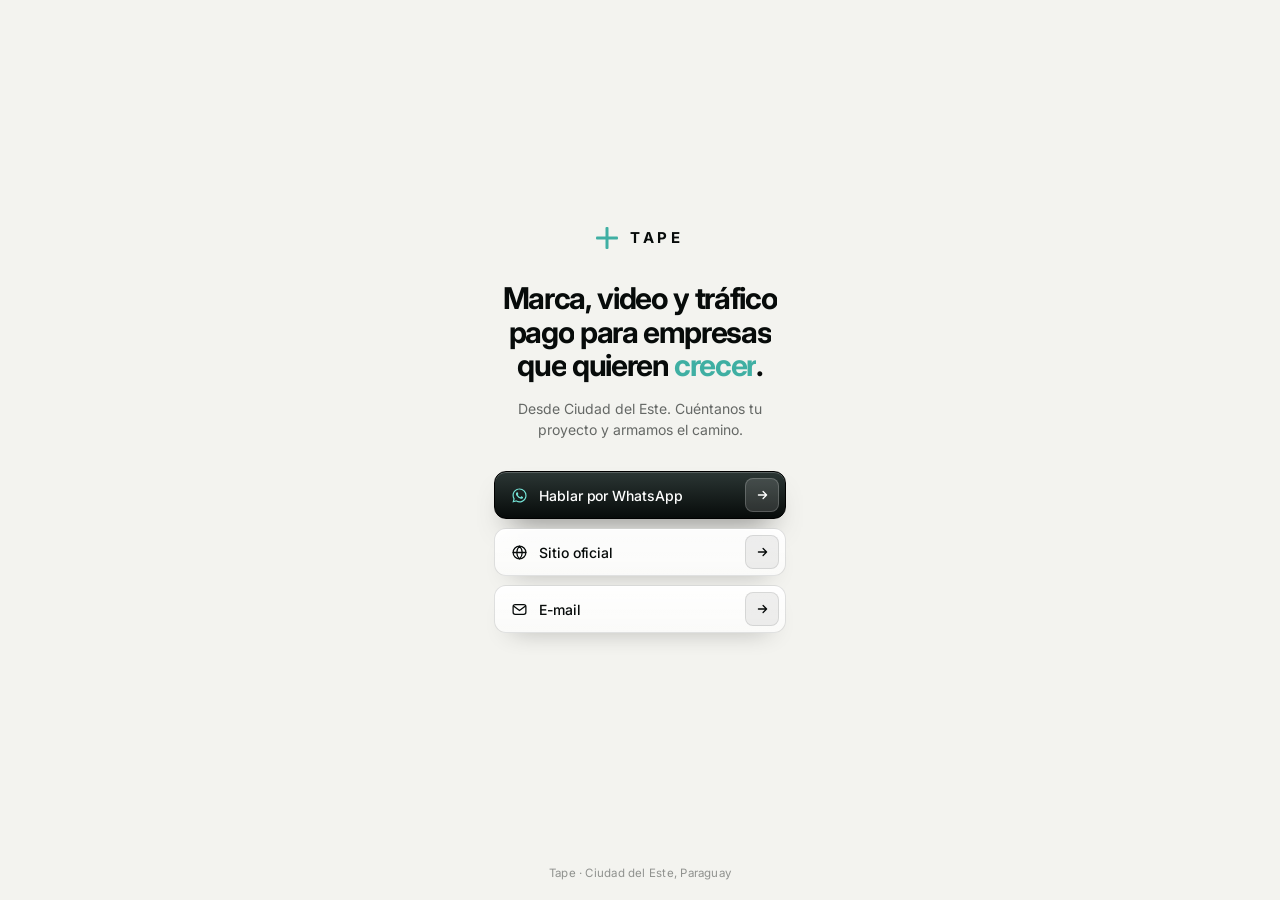
==== commit d0046e08: "Bio page redesigned (site style, word-reveal motion, narrower cards); home works: moving diagonal lo" ====
--- a/bio/index.html
+++ b/bio/index.html
@@ -4,74 +4,75 @@
 <meta charset="utf-8">
 <meta name="viewport" content="width=device-width, initial-scale=1, viewport-fit=cover">
 <title>Tape | Growth & Creative</title>
-<meta name="description" content="Tape: branding, video y tráfico pago en Ciudad del Este. Hablá con nosotros por WhatsApp.">
+<meta name="description" content="Tape: branding, video y tráfico pago en Ciudad del Este. Habla con nosotros por WhatsApp.">
 <meta property="og:title" content="Tape | Growth & Creative">
 <meta property="og:description" content="Branding, video y tráfico pago en Ciudad del Este.">
 <meta property="og:image" content="https://tapegrowth.agency/media/drone.jpg">
-<meta name="theme-color" content="#ffffff">
+<meta name="theme-color" content="#f3f3ef">
 <link rel="preconnect" href="https://fonts.googleapis.com">
-<link href="https://fonts.googleapis.com/css2?family=Inter:wght@400;500;600;700;800&display=swap" rel="stylesheet">
+<link href="https://fonts.googleapis.com/css2?family=Inter:wght@400;500;600;700&display=swap" rel="stylesheet">
 <style>
-  :root{--ink:#0a0e0d;--muted:#6b7170;--line:rgba(10,14,13,.1);--teal:#3FAFA3;--teal-d:#23857a}
-  *{box-sizing:border-box;margin:0;padding:0}
-  html{-webkit-text-size-adjust:100%}
-  body{font-family:'Inter',system-ui,sans-serif;background:#fff;color:var(--ink);min-height:100vh;min-height:100dvh;-webkit-font-smoothing:antialiased}
-  .wrap{max-width:420px;margin:0 auto;min-height:100vh;min-height:100dvh;display:flex;flex-direction:column;justify-content:center;padding:32px 24px 72px}
-  .logo{display:flex;align-items:center;justify-content:center;gap:9px}
-  .mark{position:relative;width:20px;height:20px}
-  .mark:before,.mark:after{content:"";position:absolute;background:var(--teal)}
-  .mark:before{left:50%;top:0;width:2px;height:100%;transform:translateX(-50%)}
-  .mark:after{top:50%;left:0;height:2px;width:100%;transform:translateY(-50%)}
-  .logo b{font-size:20px;font-weight:700;letter-spacing:-.02em}
-  .hero{margin:28px 0 30px;text-align:center}
-  h1{font-size:19px;line-height:1.35;font-weight:600;letter-spacing:-.015em}
-  .sub{font-size:13.5px;line-height:1.5;color:var(--muted);margin-top:8px}
-  .links{display:flex;flex-direction:column;gap:10px}
-  .lk{display:flex;align-items:center;gap:12px;height:52px;padding:0 16px;border-radius:12px;text-decoration:none;color:var(--ink);font-weight:500;font-size:14.5px;background:#fff;border:1px solid var(--line);transition:border-color .2s,background .2s,transform .15s}
-  .lk:active{transform:scale(.99)}
-  .lk svg{flex:0 0 18px;width:18px;height:18px}
-  .lk span{flex:1}
-  .lk .go{flex:0 0 14px;width:14px;height:14px;opacity:.35}
-  .lk.main{background:var(--ink);border-color:var(--ink);color:#fff}
-  .lk.main svg:first-child{color:var(--teal)}
-  .lk.main .go{opacity:.5}
-  @media (hover:hover){.lk:hover{border-color:rgba(10,14,13,.28)}.lk.main:hover{background:#1b2321}}
-  .foot{position:fixed;left:0;right:0;bottom:calc(env(safe-area-inset-bottom) + 20px);text-align:center;font-size:11.5px;color:#9aa09e}
-  .rise{opacity:0;transform:translateY(8px);animation:rise .5s ease forwards}
-  @keyframes rise{to{opacity:1;transform:none}}
-  @media (prefers-reduced-motion:reduce){.rise{animation:none;opacity:1;transform:none}}
+:root{--ink:#070b0a;--paper:#f3f3ef;--muted:rgba(7,11,10,.6);--teal:#3FAFA3;--ease:cubic-bezier(.16,.8,.2,1)}
+*{box-sizing:border-box;margin:0;padding:0}
+html{-webkit-text-size-adjust:100%}
+body{font-family:'Inter',system-ui,sans-serif;background:var(--paper);color:var(--ink);min-height:100vh;min-height:100dvh;-webkit-font-smoothing:antialiased}
+.wrap{max-width:340px;margin:0 auto;min-height:100vh;min-height:100dvh;display:flex;flex-direction:column;justify-content:center;align-items:center;text-align:center;padding:40px 24px 80px}
+.logo{display:flex;align-items:center;gap:10px}
+.mark{position:relative;width:22px;height:22px}
+.mark:before,.mark:after{content:"";position:absolute;background:var(--teal);border-radius:1px}
+.mark:before{left:50%;top:0;width:3px;height:100%;transform:translateX(-50%)}
+.mark:after{top:50%;left:0;height:3px;width:100%;transform:translateY(-50%)}
+.logo b{font-size:15px;font-weight:700;letter-spacing:.24em;padding-left:2px}
+h1{margin:34px 0 14px;font-size:30px;line-height:1.04;font-weight:700;letter-spacing:-.045em}
+h1 .w{display:inline-block;overflow:hidden;vertical-align:top;padding-bottom:.08em}
+h1 .w>span{display:inline-block}
+h1 em{font-style:normal;color:var(--teal)}
+.js h1 .w>span{transform:translateY(112%);animation:up .9s var(--ease) forwards;animation-delay:calc(.25s + var(--i)*.07s)}
+@keyframes up{to{transform:none}}
+.sub{font-size:14px;line-height:1.55;color:var(--muted)}
+.links{display:flex;flex-direction:column;gap:9px;width:100%;margin-top:30px}
+.lk{position:relative;overflow:hidden;display:flex;align-items:center;gap:11px;height:48px;padding:0 6px 0 16px;border-radius:12px;text-decoration:none;color:var(--ink);font-weight:500;font-size:14px;letter-spacing:-.005em;background:linear-gradient(180deg,rgba(255,255,255,.95),rgba(255,255,255,.6));border:1px solid rgba(7,11,10,.12);box-shadow:inset 0 1px 0 #fff,0 12px 26px -18px rgba(0,0,0,.45);transition:transform .3s var(--ease)}
+.lk svg{flex:0 0 17px;width:17px;height:17px}
+.lk span{flex:1;text-align:left}
+.lk .ar{flex:0 0 34px;width:34px;height:34px;border-radius:8px;display:flex;align-items:center;justify-content:center;background:rgba(7,11,10,.06);border:1px solid rgba(7,11,10,.1)}
+.lk .ar svg{width:14px;height:14px}
+.lk:active{transform:scale(.98)}
+.lk.main{color:#fff;border-color:#000;background:linear-gradient(180deg,#2b3634,#070b0a);box-shadow:inset 0 1px 0 rgba(255,255,255,.22),0 16px 30px -16px rgba(0,0,0,.7)}
+.lk.main>svg:first-child{color:#74e3d6}
+.lk.main .ar{background:rgba(255,255,255,.14);border-color:rgba(255,255,255,.2)}
+@media(hover:hover){.lk:hover{transform:translateY(-2px)}}
+.js .fade{opacity:0;transform:translateY(12px);animation:fd .9s var(--ease) forwards;animation-delay:calc(.6s + var(--i)*.1s)}
+.js .logo{opacity:0;animation:fd .8s var(--ease) .05s forwards}
+@keyframes fd{to{opacity:1;transform:none}}
+.foot{position:fixed;left:0;right:0;bottom:calc(env(safe-area-inset-bottom) + 20px);text-align:center;font-size:11.5px;color:rgba(7,11,10,.42);letter-spacing:.02em}
+@media(prefers-reduced-motion:reduce){.js h1 .w>span,.js .fade,.js .logo{animation:none;transform:none;opacity:1}}
 </style>
 </head>
 <body>
+<script>document.documentElement.className='js'</script>
 <div class="wrap">
-      <div class="logo rise"><span class="mark"></span><b>Tape</b></div>
-    <div class="hero rise" style="animation-delay:.08s">
-      <h1>Marca, video y tráfico para empresas que quieren crecer.</h1>
-      <p class="sub">Desde Ciudad del Este. Contanos tu proyecto y armamos el camino.</p>
-    </div>
-    <nav class="links">
-      <a class="lk main rise" style="animation-delay:.16s" href="https://wa.me/595992149352?text=Hola%2C%20vi%20Tape%20y%20quiero%20saber%20m%C3%A1s." target="_blank" rel="noopener">
-        <svg viewBox="0 0 24 24" fill="currentColor"><path d="M12.04 2C6.58 2 2.13 6.45 2.13 11.91c0 1.75.46 3.45 1.32 4.95L2.05 22l5.25-1.38a9.9 9.9 0 0 0 4.74 1.21h.01c5.46 0 9.91-4.45 9.91-9.91A9.84 9.84 0 0 0 12.04 2Zm0 18.15h-.01a8.2 8.2 0 0 1-4.18-1.15l-.3-.18-3.12.82.83-3.04-.2-.31a8.2 8.2 0 0 1-1.26-4.38c0-4.54 3.7-8.24 8.25-8.24a8.2 8.2 0 0 1 8.23 8.25c0 4.54-3.7 8.23-8.24 8.23Zm4.52-6.16c-.25-.12-1.47-.72-1.69-.8-.23-.09-.39-.12-.56.12-.16.25-.64.8-.78.97-.14.16-.29.19-.54.06-.25-.12-1.05-.39-2-1.23-.74-.66-1.23-1.47-1.38-1.72-.14-.25-.02-.38.11-.5.11-.11.25-.29.37-.43.12-.15.16-.25.25-.41.08-.17.04-.31-.02-.43-.06-.12-.56-1.34-.76-1.84-.2-.48-.4-.42-.56-.43h-.48c-.17 0-.43.06-.66.31-.22.25-.86.85-.86 2.07 0 1.22.89 2.4 1.01 2.56.12.17 1.75 2.67 4.23 3.74.59.26 1.05.41 1.41.52.59.19 1.13.16 1.56.1.48-.07 1.47-.6 1.67-1.18.21-.58.21-1.07.14-1.18-.06-.1-.22-.16-.47-.28Z"/></svg>
-        <span>Hablar por WhatsApp</span>
-        <svg class="go" viewBox="0 0 24 24" fill="none" stroke="currentColor" stroke-width="2.4" stroke-linecap="round" stroke-linejoin="round"><path d="M7 17 17 7M8 7h9v9"/></svg>
-      </a>
-      <a class="lk rise" style="animation-delay:.28s" href="https://tapegrowth.agency" target="_blank" rel="noopener">
-        <svg viewBox="0 0 24 24" fill="none" stroke="currentColor" stroke-width="1.8" stroke-linecap="round" stroke-linejoin="round"><circle cx="12" cy="12" r="9"/><path d="M3 12h18M12 3c2.6 2.7 3.9 5.7 3.9 9s-1.3 6.3-3.9 9c-2.6-2.7-3.9-5.7-3.9-9S9.4 5.7 12 3Z"/></svg>
-        <span>Sitio oficial</span>
-        <svg class="go" viewBox="0 0 24 24" fill="none" stroke="currentColor" stroke-width="2.4" stroke-linecap="round" stroke-linejoin="round"><path d="M7 17 17 7M8 7h9v9"/></svg>
-      </a>
-      <a class="lk rise" style="animation-delay:.28s" href="https://www.tiktok.com/@tapegrowth" target="_blank" rel="noopener">
-        <svg viewBox="0 0 24 24" fill="currentColor"><path d="M16.6 3c.3 2.4 1.7 3.9 4 4.1v3.1c-1.4.1-2.7-.3-4-1.1v5.9c0 3.8-3.1 6-6.1 5.5-2.6-.4-4.5-2.6-4.4-5.3.1-3.3 3.1-5.3 6.2-4.7v3.3c-1.4-.5-3.1.3-3.1 1.9 0 1.2 1 2.1 2.2 2 1.3-.1 1.9-.9 1.9-2.2V3h3.3Z"/></svg>
-        <span>TikTok</span>
-        <svg class="go" viewBox="0 0 24 24" fill="none" stroke="currentColor" stroke-width="2.4" stroke-linecap="round" stroke-linejoin="round"><path d="M7 17 17 7M8 7h9v9"/></svg>
-      </a>
-      <a class="lk rise" style="animation-delay:.34s" href="mailto:tape.agency.py@gmail.com">
-        <svg viewBox="0 0 24 24" fill="none" stroke="currentColor" stroke-width="1.8" stroke-linecap="round" stroke-linejoin="round"><rect x="3" y="5" width="18" height="14" rx="3"/><path d="m4 7.5 8 6 8-6"/></svg>
-        <span>E-mail</span>
-        <svg class="go" viewBox="0 0 24 24" fill="none" stroke="currentColor" stroke-width="2.4" stroke-linecap="round" stroke-linejoin="round"><path d="M7 17 17 7M8 7h9v9"/></svg>
-      </a>
-    </nav>
-    <div class="foot rise" style="animation-delay:.4s">Tape · Ciudad del Este, Paraguay</div>
+  <div class="logo"><span class="mark"></span><b>TAPE</b></div>
+  <h1 id="t">Marca, video y tráfico pago para empresas que quieren <em>crecer</em>.</h1>
+  <p class="sub fade" style="--i:0">Desde Ciudad del Este. Cuéntanos tu proyecto y armamos el camino.</p>
+  <nav class="links">
+    <a class="lk main fade" style="--i:1" href="https://wa.me/595992149352?text=Hola%2C%20vi%20Tape%20y%20quiero%20saber%20m%C3%A1s." target="_blank" rel="noopener">
+      <svg viewBox="0 0 24 24" fill="currentColor"><path d="M12.04 2C6.58 2 2.13 6.45 2.13 11.91c0 1.75.46 3.45 1.32 4.95L2.05 22l5.25-1.38a9.9 9.9 0 0 0 4.74 1.21h.01c5.46 0 9.91-4.45 9.91-9.91A9.84 9.84 0 0 0 12.04 2Zm0 18.15h-.01a8.2 8.2 0 0 1-4.18-1.15l-.3-.18-3.12.82.83-3.04-.2-.31a8.2 8.2 0 0 1-1.26-4.38c0-4.54 3.7-8.24 8.25-8.24a8.2 8.2 0 0 1 8.23 8.25c0 4.54-3.7 8.23-8.24 8.23Zm4.52-6.16c-.25-.12-1.47-.72-1.69-.8-.23-.09-.39-.12-.56.12-.16.25-.64.8-.78.97-.14.16-.29.19-.54.06-.25-.12-1.05-.39-2-1.23-.74-.66-1.23-1.47-1.38-1.72-.14-.25-.02-.38.11-.5.11-.11.25-.29.37-.43.12-.15.16-.25.25-.41.08-.17.04-.31-.02-.43-.06-.12-.56-1.34-.76-1.84-.2-.48-.4-.42-.56-.43h-.48c-.17 0-.43.06-.66.31-.22.25-.86.85-.86 2.07 0 1.22.89 2.4 1.01 2.56.12.17 1.75 2.67 4.23 3.74.59.26 1.05.41 1.41.52.59.19 1.13.16 1.56.1.48-.07 1.47-.6 1.67-1.18.21-.58.21-1.07.14-1.18-.06-.1-.22-.16-.47-.28Z"/></svg>
+      <span>Hablar por WhatsApp</span><i class="ar"><svg viewBox="0 0 24 24" fill="none" stroke="currentColor" stroke-width="2.2" stroke-linecap="round" stroke-linejoin="round"><path d="M5 12h14M13 6l6 6-6 6"/></svg></i>
+    </a>
+    <a class="lk fade" style="--i:2" href="https://tapegrowth.agency" target="_blank" rel="noopener">
+      <svg viewBox="0 0 24 24" fill="none" stroke="currentColor" stroke-width="1.8" stroke-linecap="round" stroke-linejoin="round"><circle cx="12" cy="12" r="9"/><path d="M3 12h18M12 3c2.6 2.7 3.9 5.7 3.9 9s-1.3 6.3-3.9 9c-2.6-2.7-3.9-5.7-3.9-9S9.4 5.7 12 3Z"/></svg>
+      <span>Sitio oficial</span><i class="ar"><svg viewBox="0 0 24 24" fill="none" stroke="currentColor" stroke-width="2.2" stroke-linecap="round" stroke-linejoin="round"><path d="M5 12h14M13 6l6 6-6 6"/></svg></i>
+    </a>
+    <a class="lk fade" style="--i:3" href="mailto:tape.agency.py@gmail.com">
+      <svg viewBox="0 0 24 24" fill="none" stroke="currentColor" stroke-width="1.8" stroke-linecap="round" stroke-linejoin="round"><rect x="3" y="5" width="18" height="14" rx="3"/><path d="m4 7.5 8 6 8-6"/></svg>
+      <span>E-mail</span><i class="ar"><svg viewBox="0 0 24 24" fill="none" stroke="currentColor" stroke-width="2.2" stroke-linecap="round" stroke-linejoin="round"><path d="M5 12h14M13 6l6 6-6 6"/></svg></i>
+    </a>
+  </nav>
+  <div class="foot fade" style="--i:4">Tape · Ciudad del Este, Paraguay</div>
 </div>
+<script>
+(function(){var h=document.getElementById('t'),i=0;function walk(n,out){n.childNodes.forEach(function(c){if(c.nodeType===3){c.textContent.split(/(\s+)/).forEach(function(p){if(!p)return;if(/^\s+$/.test(p)){out.appendChild(document.createTextNode(' '))}else{var w=document.createElement('span');w.className='w';var s=document.createElement('span');s.style.setProperty('--i',i++);s.textContent=p;w.appendChild(s);out.appendChild(w)}})}else if(c.nodeType===1){var e=c.cloneNode(false);walk(c,e);out.appendChild(e)}})}
+var o=h.cloneNode(false);walk(h,o);h.innerHTML=o.innerHTML})();
+</script>
 </body>
 </html>
